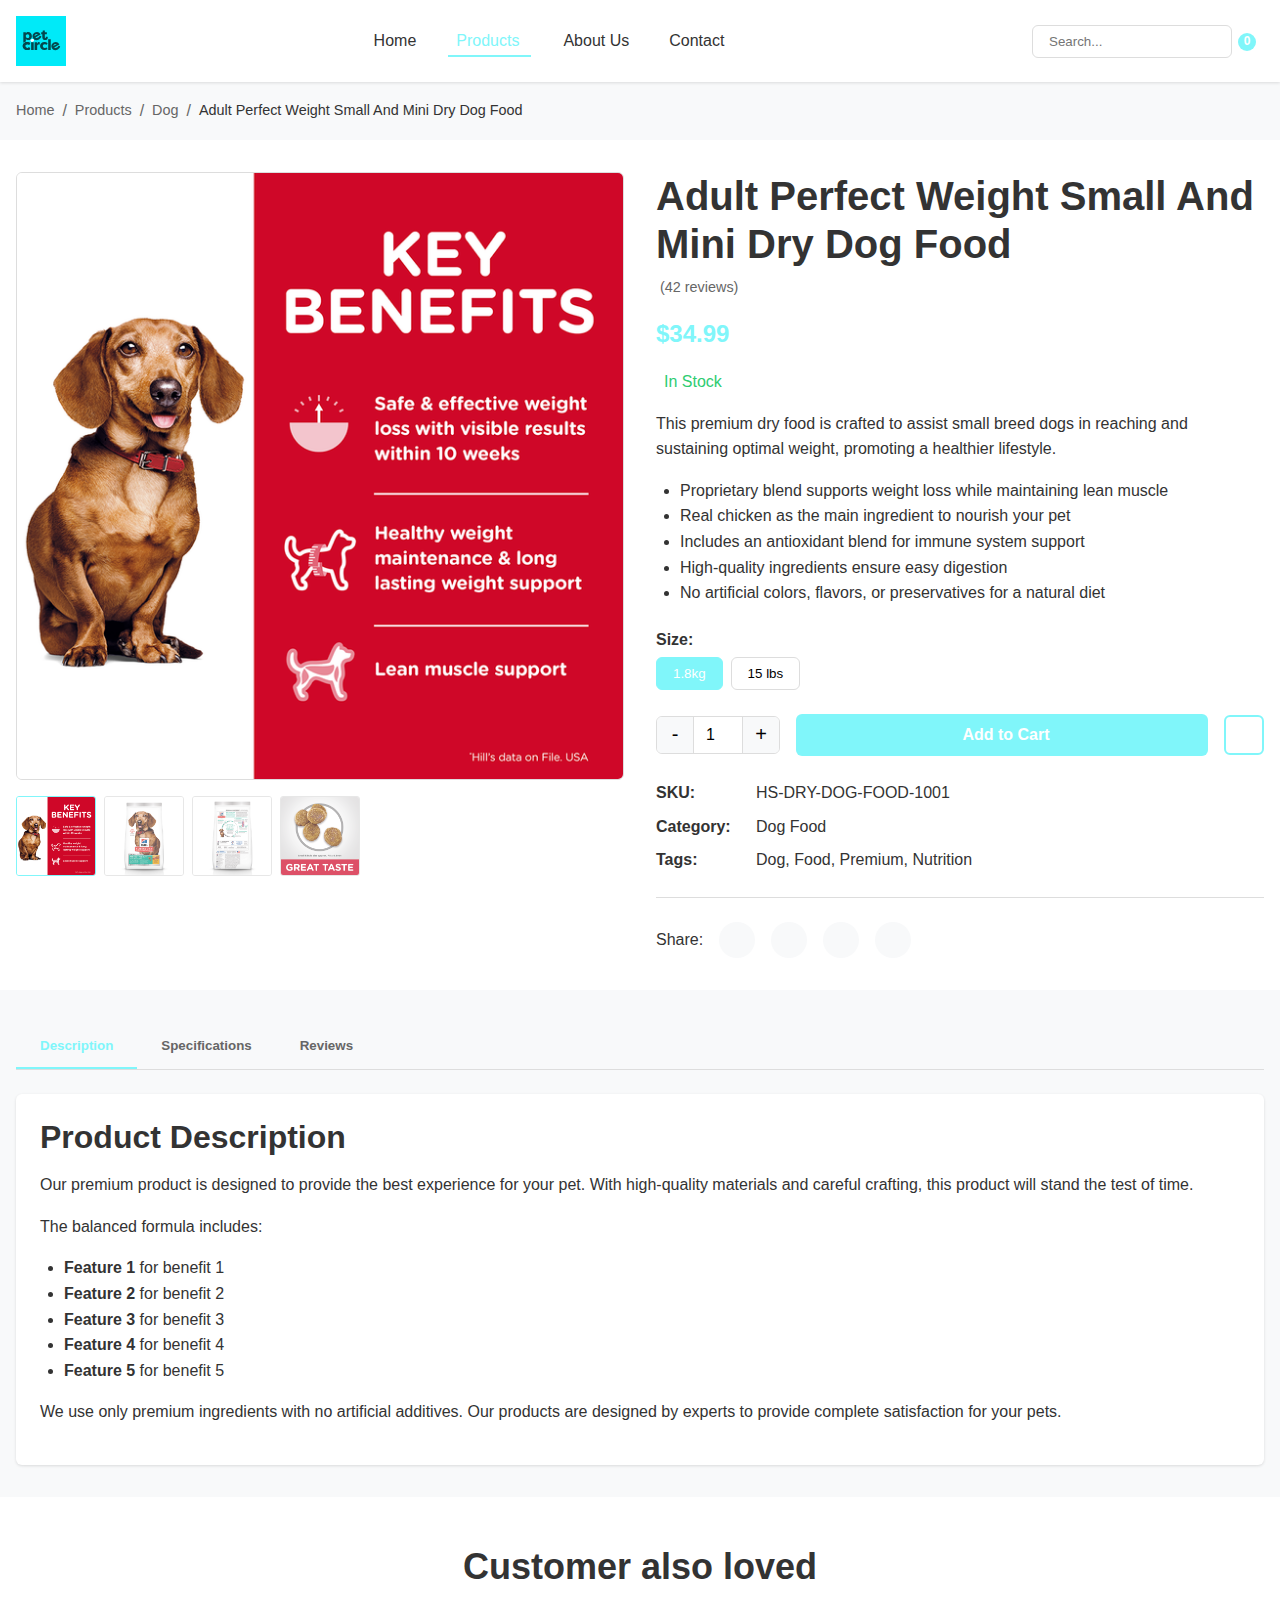
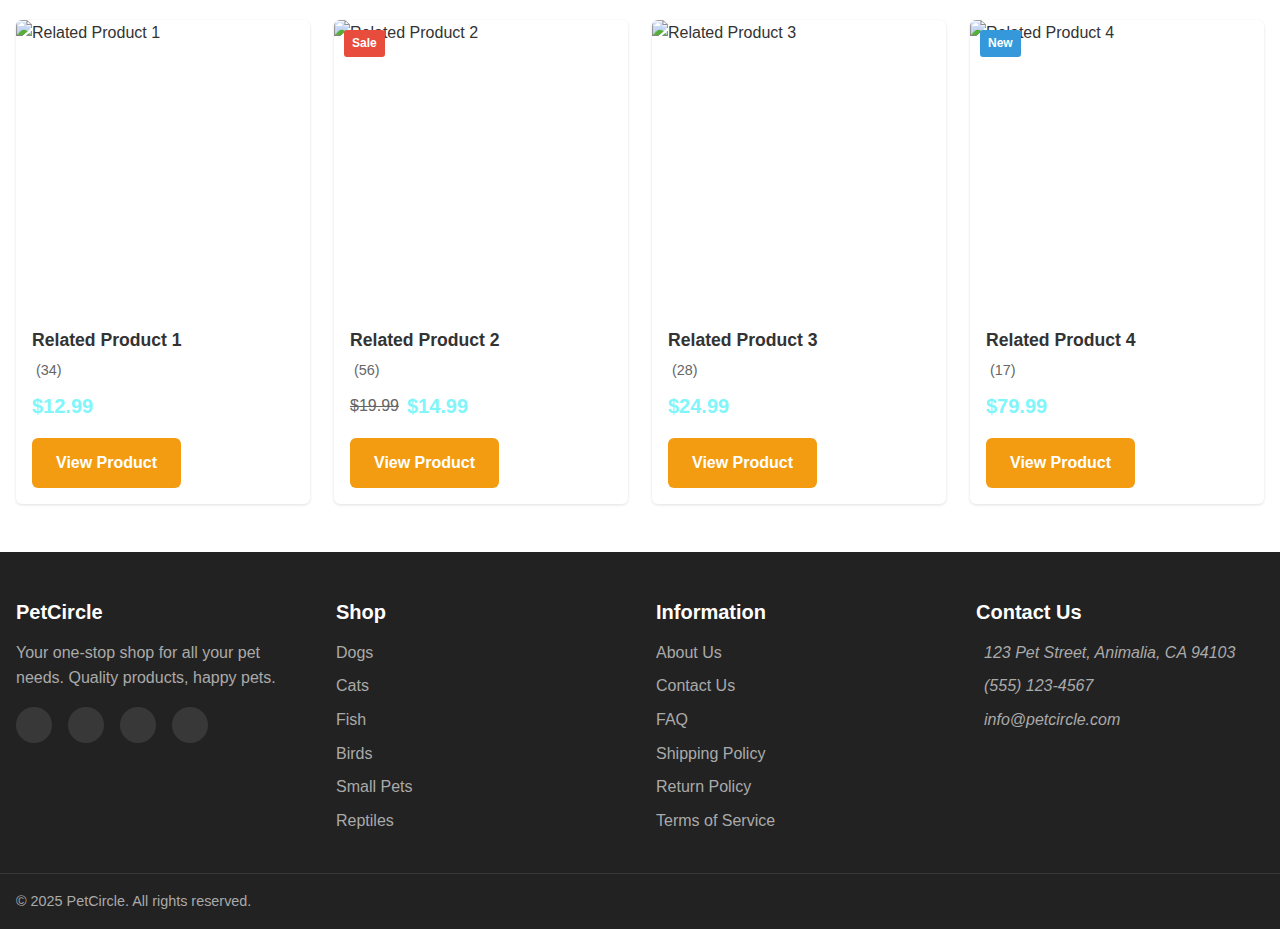
==== product.html @ 649b3d33 "add event tracking for add to cart button" ====
<!DOCTYPE html>
<html lang="en">
<head>
    <meta charset="UTF-8">
    <meta name="viewport" content="width=device-width, initial-scale=1.0">
    <title>Product Details - PetCircle</title>
    <!-- Link to external CSS file -->
    <link rel="stylesheet" href="styles.css">
    <!-- Font Awesome for icons -->
    <script src="https://cdnjs.cloudflare.com/ajax/libs/font-awesome/6.4.0/js/all.min.js"></script>

    <script>
        !function(){var i="analytics",analytics=window[i]=window[i]||[];if(!analytics.initialize)if(analytics.invoked)window.console&&console.error&&console.error("Segment snippet included twice.");else{analytics.invoked=!0;analytics.methods=["trackSubmit","trackClick","trackLink","trackForm","pageview","identify","reset","group","track","ready","alias","debug","page","screen","once","off","on","addSourceMiddleware","addIntegrationMiddleware","setAnonymousId","addDestinationMiddleware","register"];analytics.factory=function(e){return function(){if(window[i].initialized)return window[i][e].apply(window[i],arguments);var n=Array.prototype.slice.call(arguments);if(["track","screen","alias","group","page","identify"].indexOf(e)>-1){var c=document.querySelector("link[rel='canonical']");n.push({__t:"bpc",c:c&&c.getAttribute("href")||void 0,p:location.pathname,u:location.href,s:location.search,t:document.title,r:document.referrer})}n.unshift(e);analytics.push(n);return analytics}};for(var n=0;n<analytics.methods.length;n++){var key=analytics.methods[n];analytics[key]=analytics.factory(key)}analytics.load=function(key,n){var t=document.createElement("script");t.type="text/javascript";t.async=!0;t.setAttribute("data-global-segment-analytics-key",i);t.src="https://cdn.segment.com/analytics.js/v1/" + key + "/analytics.min.js";var r=document.getElementsByTagName("script")[0];r.parentNode.insertBefore(t,r);analytics._loadOptions=n};analytics._writeKey="5HifIK3rJAuViBgWFJt8JQAfJDTSDpYz";;analytics.SNIPPET_VERSION="5.2.0";
        analytics.load("5HifIK3rJAuViBgWFJt8JQAfJDTSDpYz");
        analytics.page();
        analytics.indentify();
        }}();
      </script>

</head>
<body>
    <header>
        <div class="header-container">
            <div class="logo">
                <a href="index.html">
                    <img src="assets/logo/petcircle-app-icon.svg" alt="PetCircle Logo">
                </a>
            </div>
            <nav>
                <ul class="nav-links">
                    <li><a href="index.html">Home</a></li>
                    <li class="dropdown">
                        <a href="#" class="active">Products <i class="fas fa-chevron-down"></i></a>
                        <div class="dropdown-content">
                            <a href="#">Dog</a>
                            <a href="#">Cat</a>
                            <a href="#">Other Pets</a>
                            <a href="#">Pharmacy</a>
                            <a href="#">Insurance</a>
                            <a href="#">Deals</a>
                        </div>
                    </li>
                    <li><a href="#">About Us</a></li>
                    <li><a href="#">Contact</a></li>
                </ul>
            </nav>
            <div class="header-right">
                <div class="search-bar">
                    <input type="text" placeholder="Search...">
                    <button type="submit"><i class="fas fa-search"></i></button>
                </div>
                <div class="cart">
                    <a href="#"><i class="fas fa-shopping-cart"></i><span class="cart-count">0</span></a>
                </div>
                <div class="account">
                    <a href="#"><i class="fas fa-user"></i></a>
                </div>
                <div class="mobile-menu-btn">
                    <i class="fas fa-bars"></i>
                </div>
            </div>
        </div>
    </header>

    <main>
        <!-- Breadcrumb -->
        <section class="breadcrumb">
            <div class="container">
                <ul>
                    <li><a href="index.html">Home</a></li>
                    <li><a href="#">Products</a></li>
                    <li><a href="#" id="product-category-breadcrumb">Dogs</a></li>
                    <li class="current" id="product-name-breadcrumb">Product Name</li>
                </ul>
            </div>
        </section>

        <!-- Product Details -->
        <section class="product-details">
            <div class="container">
                <div class="product-image-gallery">
                    <div class="main-image">
                        <img id="main-product-image" src="https://via.placeholder.com/500x500" alt="Product">
                    </div>
                    <div class="image-thumbnails">
                        <div class="thumbnail active">
                            <img src="https://via.placeholder.com/100x100" alt="Product Thumbnail 1" onclick="setMainImage(this.src)">
                        </div>
                        <div class="thumbnail">
                            <img src="https://via.placeholder.com/100x100" alt="Product Thumbnail 2" onclick="setMainImage(this.src)">
                        </div>
                        <div class="thumbnail">
                            <img src="https://via.placeholder.com/100x100" alt="Product Thumbnail 3" onclick="setMainImage(this.src)">
                        </div>
                        <div class="thumbnail">
                            <img src="https://via.placeholder.com/100x100" alt="Product Thumbnail 4" onclick="setMainImage(this.src)">
                        </div>
                    </div>
                </div>
                <div class="product-info-details">
                    <h1 id="product-name">Product Name</h1>
                    <div class="product-rating">
                        <i class="fas fa-star"></i>
                        <i class="fas fa-star"></i>
                        <i class="fas fa-star"></i>
                        <i class="fas fa-star"></i>
                        <i class="fas fa-star-half-alt"></i>
                        <span>(0 reviews)</span>
                    </div>
                    <div class="product-price">
                        <span class="original-price" id="original-price">$0.00</span>
                        <span class="current-price" id="current-price">$0.00</span>
                        <span class="discount-badge">0% Off</span>
                    </div>
                    <div class="product-availability">
                        <i class="fas fa-check-circle"></i> In Stock
                    </div>
                    <div class="product-description">
                        <p>Product description will appear here.</p>
                        <ul>
                            <li>Feature 1</li>
                            <li>Feature 2</li>
                            <li>Feature 3</li>
                            <li>Feature 4</li>
                            <li>Feature 5</li>
                        </ul>
                    </div>
                    <div class="product-variants">
                        <div class="variant-group">
                            <h3>Size:</h3>
                            <div class="variant-options">
                                <button class="variant-btn" data-price="0">Option 1</button>
                                <button class="variant-btn active" data-price="0">Option 2</button>
                                <button class="variant-btn" data-price="0">Option 3</button>
                            </div>
                        </div>
                    </div>
                    <div class="product-actions">
                        <div class="quantity-selector">
                            <button class="quantity-btn minus">-</button>
                            <input type="number" value="1" min="1" max="10" id="quantity-input">
                            <button class="quantity-btn plus">+</button>
                        </div>
                        <button id="add_to_cart" class="btn primary-btn add-to-cart-btn">
                            <i class="fas fa-shopping-cart"></i> Add to Cart
                        </button>
                        <button class="btn outline-btn wishlist-btn">
                            <i class="far fa-heart"></i>
                        </button>
                    </div>
                    <div class="product-meta">
                        <div class="meta-item">
                            <span class="meta-label">SKU:</span>
                            <span class="meta-value">SKU-0000</span>
                        </div>
                        <div class="meta-item">
                            <span class="meta-label">Category:</span>
                            <span class="meta-value">Category</span>
                        </div>
                        <div class="meta-item">
                            <span class="meta-label">Tags:</span>
                            <span class="meta-value">Tags</span>
                        </div>
                    </div>
                    <div class="product-share">
                        <span>Share:</span>
                        <div class="social-icons">
                            <a href="#"><i class="fab fa-facebook-f"></i></a>
                            <a href="#"><i class="fab fa-twitter"></i></a>
                            <a href="#"><i class="fab fa-pinterest"></i></a>
                            <a href="#"><i class="fab fa-instagram"></i></a>
                        </div>
                    </div>
                </div>
            </div>
        </section>

        <!-- Product Tabs -->
        <section class="product-tabs">
            <div class="container">
                <div class="tabs">
                    <button class="tab-btn active" data-tab="description">Description</button>
                    <button class="tab-btn" data-tab="specs">Specifications</button>
                    <button class="tab-btn" data-tab="reviews">Reviews</button>
                </div>
                <div class="tab-content">
                    <div class="tab-pane active" id="description">
                        <h2>Product Description</h2>
                        <p>Our premium product is designed to provide the best experience for your pet. With high-quality materials and careful crafting, this product will stand the test of time.</p>
                        <p>The balanced formula includes:</p>
                        <ul>
                            <li><strong>Feature 1</strong> for benefit 1</li>
                            <li><strong>Feature 2</strong> for benefit 2</li>
                            <li><strong>Feature 3</strong> for benefit 3</li>
                            <li><strong>Feature 4</strong> for benefit 4</li>
                            <li><strong>Feature 5</strong> for benefit 5</li>
                        </ul>
                        <p>We use only premium ingredients with no artificial additives. Our products are designed by experts to provide complete satisfaction for your pets.</p>
                    </div>
                    <div class="tab-pane" id="specs">
                        <h2>Product Specifications</h2>
                        <table class="specs-table">
                            <tr>
                                <th>Property</th>
                                <th>Value</th>
                            </tr>
                            <tr>
                                <td>Property 1</td>
                                <td>Value 1</td>
                            </tr>
                            <tr>
                                <td>Property 2</td>
                                <td>Value 2</td>
                            </tr>
                            <tr>
                                <td>Property 3</td>
                                <td>Value 3</td>
                            </tr>
                            <tr>
                                <td>Property 4</td>
                                <td>Value 4</td>
                            </tr>
                            <tr>
                                <td>Property 5</td>
                                <td>Value 5</td>
                            </tr>
                            <tr>
                                <td>Property 6</td>
                                <td>Value 6</td>
                            </tr>
                            <tr>
                                <td>Property 7</td>
                                <td>Value 7</td>
                            </tr>
                            <tr>
                                <td>Property 8</td>
                                <td>Value 8</td>
                            </tr>
                        </table>
                        <h3>Additional Information</h3>
                        <p>Detailed information about the product will be displayed here, including manufacturing details, ingredient lists, or other relevant specifications.</p>
                    </div>
                    <div class="tab-pane" id="reviews">
                        <h2>Customer Reviews</h2>
                        <div class="reviews-summary">
                            <div class="average-rating">
                                <span class="rating-value">4.5</span>
                                <div class="stars">
                                    <i class="fas fa-star"></i>
                                    <i class="fas fa-star"></i>
                                    <i class="fas fa-star"></i>
                                    <i class="fas fa-star"></i>
                                    <i class="fas fa-star-half-alt"></i>
                                </div>
                                <span class="rating-count">Based on 42 reviews</span>
                            </div>
                            <div class="rating-bars">
                                <div class="rating-bar">
                                    <span class="rating-level">5 Stars</span>
                                    <div class="progress-bar">
                                        <div class="progress" style="width: 70%"></div>
                                    </div>
                                    <span class="rating-percent">70%</span>
                                </div>
                                <div class="rating-bar">
                                    <span class="rating-level">4 Stars</span>
                                    <div class="progress-bar">
                                        <div class="progress" style="width: 20%"></div>
                                    </div>
                                    <span class="rating-percent">20%</span>
                                </div>
                                <div class="rating-bar">
                                    <span class="rating-level">3 Stars</span>
                                    <div class="progress-bar">
                                        <div class="progress" style="width: 5%"></div>
                                    </div>
                                    <span class="rating-percent">5%</span>
                                </div>
                                <div class="rating-bar">
                                    <span class="rating-level">2 Stars</span>
                                    <div class="progress-bar">
                                        <div class="progress" style="width: 3%"></div>
                                    </div>
                                    <span class="rating-percent">3%</span>
                                </div>
                                <div class="rating-bar">
                                    <span class="rating-level">1 Star</span>
                                    <div class="progress-bar">
                                        <div class="progress" style="width: 2%"></div>
                                    </div>
                                    <span class="rating-percent">2%</span>
                                </div>
                            </div>
                        </div>
                        
                        <div class="customer-reviews">
                            <div class="review">
                                <div class="review-header">
                                    <div class="reviewer-info">
                                        <img src="https://via.placeholder.com/40x40" alt="Reviewer">
                                        <div>
                                            <h4>John D.</h4>
                                            <span class="review-date">October 12, 2024</span>
                                        </div>
                                    </div>
                                    <div class="review-rating">
                                        <i class="fas fa-star"></i>
                                        <i class="fas fa-star"></i>
                                        <i class="fas fa-star"></i>
                                        <i class="fas fa-star"></i>
                                        <i class="fas fa-star"></i>
                                    </div>
                                </div>
                                <div class="review-content">
                                    <h3>Great product!</h3>
                                    <p>I'm very satisfied with this purchase. The quality is outstanding and my pet loves it. Definitely worth the price!</p>
                                </div>
                                <div class="review-photos">
                                    <img src="https://via.placeholder.com/80x80" alt="User photo">
                                    <img src="https://via.placeholder.com/80x80" alt="User photo">
                                </div>
                            </div>
                            
                            <div class="review">
                                <div class="review-header">
                                    <div class="reviewer-info">
                                        <img src="https://via.placeholder.com/40x40" alt="Reviewer">
                                        <div>
                                            <h4>Sarah M.</h4>
                                            <span class="review-date">September 28, 2024</span>
                                        </div>
                                    </div>
                                    <div class="review-rating">
                                        <i class="fas fa-star"></i>
                                        <i class="fas fa-star"></i>
                                        <i class="fas fa-star"></i>
                                        <i class="fas fa-star"></i>
                                        <i class="far fa-star"></i>
                                    </div>
                                </div>
                                <div class="review-content">
                                    <h3>Good quality, but a bit pricey</h3>
                                    <p>This is definitely a high-quality product. My pet loves it and I've noticed improvements. The only downside is the price, which is why I'm giving it 4 stars instead of 5. Still, I'll continue to purchase.</p>
                                </div>
                            </div>
                        </div>
                        
                        <div class="write-review">
                            <h3>Write a Review</h3>
                            <form class="review-form">
                                <div class="form-group">
                                    <label>Your Rating:</label>
                                    <div class="rating-select">
                                        <i class="far fa-star"></i>
                                        <i class="far fa-star"></i>
                                        <i class="far fa-star"></i>
                                        <i class="far fa-star"></i>
                                        <i class="far fa-star"></i>
                                    </div>
                                </div>
                                <div class="form-group">
                                    <label for="review-title">Review Title:</label>
                                    <input type="text" id="review-title" placeholder="Give your review a title">
                                </div>
                                <div class="form-group">
                                    <label for="review-content">Your Review:</label>
                                    <textarea id="review-content" rows="5" placeholder="Write your review here..."></textarea>
                                </div>
                                <div class="form-group">
                                    <label>Add Photos (optional):</label>
                                    <input type="file" multiple accept="image/*">
                                </div>
                                <button type="submit" class="btn primary-btn">Submit Review</button>
                            </form>
                        </div>
                    </div>
                </div>
            </div>
        </section>

        <!-- Related Products -->
        <section class="related-products">
            <div class="container">
                <div class="section-header">
                    <h2>Customer also loved</h2>
                </div>
                <div class="product-grid">
                    <div class="product-card">
                        <div class="product-image">
                            <img src="https://via.placeholder.com/280" alt="Related Product 1">
                        </div>
                        <div class="product-info">
                            <h3>Related Product 1</h3>
                            <div class="product-rating">
                                <i class="fas fa-star"></i>
                                <i class="fas fa-star"></i>
                                <i class="fas fa-star"></i>
                                <i class="fas fa-star"></i>
                                <i class="far fa-star"></i>
                                <span>(34)</span>
                            </div>
                            <div class="product-price">
                                <span class="current-price">$12.99</span>
                            </div>
                            <a href="#" class="btn secondary-btn">View Product</a>
                        </div>
                    </div>
                    <div class="product-card">
                        <div class="product-badge">Sale</div>
                        <div class="product-image">
                            <img src="https://via.placeholder.com/280" alt="Related Product 2">
                        </div>
                        <div class="product-info">
                            <h3>Related Product 2</h3>
                            <div class="product-rating">
                                <i class="fas fa-star"></i>
                                <i class="fas fa-star"></i>
                                <i class="fas fa-star"></i>
                                <i class="fas fa-star"></i>
                                <i class="fas fa-star-half-alt"></i>
                                <span>(56)</span>
                            </div>
                            <div class="product-price">
                                <span class="original-price">$19.99</span>
                                <span class="current-price">$14.99</span>
                            </div>
                            <a href="#" class="btn secondary-btn">View Product</a>
                        </div>
                    </div>
                    <div class="product-card">
                        <div class="product-image">
                            <img src="https://via.placeholder.com/280" alt="Related Product 3">
                        </div>
                        <div class="product-info">
                            <h3>Related Product 3</h3>
                            <div class="product-rating">
                                <i class="fas fa-star"></i>
                                <i class="fas fa-star"></i>
                                <i class="fas fa-star"></i>
                                <i class="fas fa-star"></i>
                                <i class="far fa-star"></i>
                                <span>(28)</span>
                            </div>
                            <div class="product-price">
                                <span class="current-price">$24.99</span>
                            </div>
                            <a href="#" class="btn secondary-btn">View Product</a>
                        </div>
                    </div>
                    <div class="product-card">
                        <div class="product-badge new">New</div>
                        <div class="product-image">
                            <img src="https://via.placeholder.com/280" alt="Related Product 4">
                        </div>
                        <div class="product-info">
                            <h3>Related Product 4</h3>
                            <div class="product-rating">
                                <i class="fas fa-star"></i>
                                <i class="fas fa-star"></i>
                                <i class="fas fa-star"></i>
                                <i class="fas fa-star"></i>
                                <i class="fas fa-star"></i>
                                <span>(17)</span>
                            </div>
                            <div class="product-price">
                                <span class="current-price">$79.99</span>
                            </div>
                            <a href="#" class="btn secondary-btn">View Product</a>
                        </div>
                    </div>
                </div>
            </div>
        </section>
    </main>

    <footer>
        <div class="footer-container">
            <div class="footer-column">
                <h3>PetCircle</h3>
                <p>Your one-stop shop for all your pet needs. Quality products, happy pets.</p>
                <div class="social-icons">
                    <a href="#"><i class="fab fa-facebook-f"></i></a>
                    <a href="#"><i class="fab fa-instagram"></i></a>
                    <a href="#"><i class="fab fa-twitter"></i></a>
                    <a href="#"><i class="fab fa-youtube"></i></a>
                </div>
            </div>
            <div class="footer-column">
                <h3>Shop</h3>
                <ul>
                    <li><a href="#">Dogs</a></li>
                    <li><a href="#">Cats</a></li>
                    <li><a href="#">Fish</a></li>
                    <li><a href="#">Birds</a></li>
                    <li><a href="#">Small Pets</a></li>
                    <li><a href="#">Reptiles</a></li>
                </ul>
            </div>
            <div class="footer-column">
                <h3>Information</h3>
                <ul>
                    <li><a href="#">About Us</a></li>
                    <li><a href="#">Contact Us</a></li>
                    <li><a href="#">FAQ</a></li>
                    <li><a href="#">Shipping Policy</a></li>
                    <li><a href="#">Return Policy</a></li>
                    <li><a href="#">Terms of Service</a></li>
                </ul>
            </div>
            <div class="footer-column">
                <h3>Contact Us</h3>
                <address>
                    <p><i class="fas fa-map-marker-alt"></i> 123 Pet Street, Animalia, CA 94103</p>
                    <p><i class="fas fa-phone"></i> (555) 123-4567</p>
                    <p><i class="fas fa-envelope"></i> info@petcircle.com</p>
                </address>
            </div>
        </div>
        <div class="footer-bottom">
            <p>&copy; 2025 PetCircle. All rights reserved.</p>
            <div class="payment-methods">
                <i class="fab fa-cc-visa"></i>
                <i class="fab fa-cc-mastercard"></i>
                <i class="fab fa-cc-amex"></i>
                <i class="fab fa-cc-paypal"></i>
            </div>
        </div>
    </footer>

    <!-- Link to JavaScript file -->
    <script src="script.js"></script>
</body>
</html>
---- styles.css ----
/* ================ GLOBAL STYLES ================ */
:root {
    /* Color palette */
    --primary-color: #80f6fa;
    --primary-dark: #05474e;
    --primary-light: #bffbfe;
    --secondary-color: #f39c12;
    --accent-color: #3498db;
    --text-color: #333333;
    --text-light: #666666;
    --bg-color: #ffffff;
    --bg-light: #f8f9fa;
    --bg-dark: #eaeaea;
    --border-color: #dddddd;
    --success-color: #2ecc71;
    --danger-color: #e74c3c;
    --warning-color: #f1c40f;
    --info-color: #3498db;
    
    /* Typography */
    --body-font: 'Roboto', -apple-system, BlinkMacSystemFont, 'Segoe UI', Oxygen, Ubuntu, Cantarell, 'Open Sans', 'Helvetica Neue', sans-serif;
    --heading-font: 'Montserrat', 'Roboto', sans-serif;
    
    /* Spacing */
    --spacing-xs: 0.25rem;
    --spacing-sm: 0.5rem;
    --spacing-md: 1rem;
    --spacing-lg: 1.5rem;
    --spacing-xl: 2rem;
    --spacing-xxl: 3rem;
    
    /* Border radius */
    --radius-sm: 3px;
    --radius-md: 6px;
    --radius-lg: 12px;
    --radius-xl: 20px;
    --radius-round: 50%;
    
    /* Shadows */
    --shadow-sm: 0 1px 3px rgba(0, 0, 0, 0.12);
    --shadow-md: 0 4px 6px rgba(0, 0, 0, 0.1);
    --shadow-lg: 0 10px 15px rgba(0, 0, 0, 0.1);
    --shadow-xl: 0 20px 25px rgba(0, 0, 0, 0.1);
    
    /* Transitions */
    --transition-fast: 0.2s ease;
    --transition-normal: 0.3s ease;
    --transition-slow: 0.5s ease;
    
    /* Container widths */
    --container-max-width: 100%;
    --container-padding: 1rem;
  }
  
  /* Reset and base styles */
  * {
    margin: 0;
    padding: 0;
    box-sizing: border-box;
  }
  
  html, body {
    width: 100%;
    overflow-x: hidden;
    font-family: var(--body-font);
    line-height: 1.6;
    color: var(--text-color);
    background-color: var(--bg-color);
  }
  
  a {
    text-decoration: none;
    color: var(--primary-color);
    transition: var(--transition-fast);
  }
  
  a:hover {
    color: var(--primary-dark);
  }
  
  ul, ol {
    list-style: none;
  }
  
  img {
    max-width: 100%;
    height: auto;
    display: block;
  }
  
  h1, h2, h3, h4, h5, h6 {
    font-family: var(--heading-font);
    line-height: 1.2;
    margin-bottom: var(--spacing-md);
    font-weight: 700;
    color: var(--text-color);
  }
  
  h1 {
    font-size: 2.5rem;
  }
  
  h2 {
    font-size: 2rem;
  }
  
  h3 {
    font-size: 1.5rem;
  }
  
  h4 {
    font-size: 1.25rem;
  }
  
  h5 {
    font-size: 1rem;
  }
  
  h6 {
    font-size: 0.875rem;
  }
  
  p {
    margin-bottom: var(--spacing-md);
  }
  
  /* Layout */
  .container {
    width: 100%;
    max-width: 100%;
    margin: 0 auto;
    padding: 0 var(--container-padding);
  }
  
  @media (min-width: 1400px) {
    .container {
        max-width: 1320px;
    }
  }
  
  /* Button styles */
  .btn {
    display: inline-block;
    padding: 0.75rem 1.5rem;
    border-radius: var(--radius-md);
    font-weight: 600;
    text-align: center;
    cursor: pointer;
    transition: var(--transition-fast);
    border: none;
    font-size: 1rem;
  }
  
  .primary-btn {
    background-color: var(--primary-color);
    color: white;
  }
  
  .primary-btn:hover {
    background-color: var(--primary-dark);
    color: white;
  }
  
  .secondary-btn {
    background-color: var(--secondary-color);
    color: white;
  }
  
  .secondary-btn:hover {
    background-color: #e08e0b;
    color: white;
  }
  
  .outline-btn {
    background-color: transparent;
    border: 2px solid var(--primary-color);
    color: var(--primary-color);
  }
  
  .outline-btn:hover {
    background-color: var(--primary-color);
    color: white;
  }
  
  /* Section styles */
  section {
    padding: var(--spacing-xxl) 0;
    width: 100%;
  }
  
  .section-header {
    text-align: center;
    margin-bottom: var(--spacing-xl);
  }
  
  .section-header h2 {
    font-size: 2.25rem;
    margin-bottom: var(--spacing-sm);
  }
  
  .section-header p {
    color: var(--text-light);
    font-size: 1.1rem;
    max-width: 600px;
    margin: 0 auto;
  }
  
  /* ================ HEADER STYLES ================ */
  header {
    background-color: var(--bg-color);
    box-shadow: var(--shadow-sm);
    position: sticky;
    top: 0;
    z-index: 1000;
    width: 100%;
  }
  
  .header-container {
    display: flex;
    justify-content: space-between;
    align-items: center;
    padding: 1rem var(--container-padding);
    width: 100%;
    max-width: 100%;
    margin: 0 auto;
  }
  
  @media (min-width: 1400px) {
    .header-container {
        max-width: 1320px;
    }
  }
  
  .logo a {
    display: block;
  }
  
  .logo img {
    max-height: 50px;
  }
  
  /* Navigation styling */
  .nav-links {
    display: flex;
    gap: 1.5rem;
  }
  
  .nav-links a {
    color: var(--text-color);
    font-weight: 500;
    font-size: 1rem;
    padding: 0.5rem;
    position: relative;
  }
  
  .nav-links a:hover,
  .nav-links a.active {
    color: var(--primary-color);
  }
  
  .nav-links a.active:after {
    content: '';
    position: absolute;
    bottom: 0;
    left: 0;
    width: 100%;
    height: 2px;
    background-color: var(--primary-color);
  }
  
  .header-right {
    display: flex;
    align-items: center;
    gap: 1rem;
  }
  
  .search-bar {
    display: flex;
    align-items: center;
    position: relative;
  }
  
  .search-bar input {
    padding: 0.5rem 1rem;
    border: 1px solid var(--border-color);
    border-radius: var(--radius-md);
    width: 200px;
    transition: var(--transition-fast);
  }
  
  .search-bar input:focus {
    outline: none;
    border-color: var(--primary-color);
    width: 250px;
  }
  
  .search-bar button {
    background: none;
    border: none;
    position: absolute;
    right: 0.5rem;
    color: var(--text-light);
    cursor: pointer;
  }
  
  .cart, .account {
    position: relative;
    font-size: 1.25rem;
  }
  
  .cart a, .account a {
    color: var(--text-color);
  }
  
  .cart a:hover, .account a:hover {
    color: var(--primary-color);
  }
  
  .cart-count {
    position: absolute;
    top: -8px;
    right: -8px;
    background-color: var(--primary-color);
    color: white;
    font-size: 0.75rem;
    width: 18px;
    height: 18px;
    border-radius: var(--radius-round);
    display: flex;
    justify-content: center;
    align-items: center;
    font-weight: 700;
  }
  
  .mobile-menu-btn {
    display: none;
    font-size: 1.5rem;
    cursor: pointer;
  }
  
  /* Dropdown Styles */
  .dropdown {
    position: relative;
  }
  
  .dropdown i {
    font-size: 0.75rem;
    margin-left: 4px;
  }
  
  .dropdown-content {
    position: absolute;
    top: 100%;
    left: 0;
    width: 180px;
    background-color: var(--bg-color);
    box-shadow: var(--shadow-md);
    border-radius: var(--radius-md);
    overflow: hidden;
    opacity: 0;
    visibility: hidden;
    transform: translateY(10px);
    transition: var(--transition-fast);
    z-index: 1000;
  }
  
  .dropdown:hover .dropdown-content {
    opacity: 1;
    visibility: visible;
    transform: translateY(0);
  }
  
  .dropdown-content a {
    display: block;
    padding: 0.75rem 1rem;
    color: var(--text-color);
    border-bottom: 1px solid var(--border-color);
  }
  
  .dropdown-content a:last-child {
    border-bottom: none;
  }
  
  .dropdown-content a:hover {
    background-color: var(--bg-light);
    color: var(--primary-color);
  }
  
  /* ================ HERO SECTION ================ */
  .hero {
    position: relative;
    height: 500px;
    width: 100%;
    background: linear-gradient(to right, rgba(0, 0, 0, 0.7), rgba(0, 0, 0, 0.4)), url('https://via.placeholder.com/1200x500');
    background-size: cover;
    background-position: center;
    display: flex;
    justify-content: center;
    align-items: center;
    text-align: center;
  }
  
  .hero-content {
    color: white;
    max-width: 700px;
    padding: 0 var(--spacing-lg);
  }
  
  .hero h1 {
    font-size: 3rem;
    margin-bottom: var(--spacing-md);
    color: white;
  }
  
  .hero p {
    font-size: 1.25rem;
    margin-bottom: var(--spacing-lg);
  }
  
  /* ================ PRODUCT GRID ================ */
  .product-grid {
    display: grid;
    grid-template-columns: repeat(4, 1fr);
    gap: var(--spacing-lg);
  }
  
  .product-card {
    background-color: var(--bg-color);
    border-radius: var(--radius-md);
    box-shadow: var(--shadow-sm);
    overflow: hidden;
    transition: var(--transition-fast);
    position: relative;
  }
  
  .product-card:hover {
    box-shadow: var(--shadow-md);
    transform: translateY(-5px);
  }
  
  .product-badge {
    position: absolute;
    top: 10px;
    left: 10px;
    background-color: var(--danger-color);
    color: white;
    padding: 0.25rem 0.5rem;
    border-radius: var(--radius-sm);
    font-size: 0.75rem;
    font-weight: 700;
    z-index: 1;
  }
  
  .product-badge.new {
    background-color: var(--info-color);
  }
  
  .product-image {
    aspect-ratio: 1 / 1;
    overflow: hidden;
  }
  
  .product-image img {
    width: 100%;
    height: 100%;
    object-fit: cover;
    transition: var(--transition-normal);
  }
  
  .product-card:hover .product-image img {
    transform: scale(1.05);
  }
  
  .product-info {
    padding: var(--spacing-md);
  }
  
  .product-info h3 {
    font-size: 1.1rem;
    margin-bottom: var(--spacing-sm);
  }
  
  .product-rating {
    margin-bottom: var(--spacing-sm);
    display: flex;
    align-items: center;
  }
  
  .product-rating i {
    color: var(--secondary-color);
    font-size: 0.9rem;
  }
  
  .product-rating span {
    color: var(--text-light);
    font-size: 0.9rem;
    margin-left: 0.25rem;
  }
  
  .product-price {
    display: flex;
    align-items: center;
    gap: 0.5rem;
    margin-bottom: var(--spacing-md);
  }
  
  .current-price {
    font-size: 1.25rem;
    font-weight: 700;
    color: var(--primary-color);
  }
  
  .original-price {
    font-size: 1rem;
    color: var(--text-light);
    text-decoration: line-through;
  }
  
  /* ================ CATEGORIES SECTION ================ */
  .pet-categories {
    background-color: var(--bg-light);
  }
  
  .categories-grid {
    display: grid;
    grid-template-columns: repeat(3, 1fr);
    gap: var(--spacing-lg);
  }
  
  .category-card {
    position: relative;
    border-radius: var(--radius-md);
    overflow: hidden;
    aspect-ratio: 3 / 2;
    box-shadow: var(--shadow-sm);
  }
  
  .category-card img {
    width: 100%;
    height: 100%;
    object-fit: cover;
    transition: var(--transition-normal);
  }
  
  .category-card:hover img {
    transform: scale(1.05);
  }
  
  .category-info {
    position: absolute;
    bottom: 0;
    left: 0;
    width: 100%;
    padding: var(--spacing-md);
    background: linear-gradient(to top, rgba(0, 0, 0, 0.8), rgba(0, 0, 0, 0));
    color: white;
    display: flex;
    flex-direction: column;
    align-items: center;
    text-align: center;
  }
  
  .category-info h3 {
    color: white;
    margin-bottom: var(--spacing-sm);
  }
  
  /* ================ NEWSLETTER SECTION ================ */
  .newsletter {
    background-color: var(--primary-color);
    color: white;
    text-align: center;
  }
  
  .newsletter-content {
    max-width: 600px;
    margin: 0 auto;
  }
  
  .newsletter h2 {
    color: white;
    margin-bottom: var(--spacing-sm);
  }
  
  .newsletter p {
    margin-bottom: var(--spacing-lg);
  }
  
  .newsletter-form {
    display: flex;
    gap: 0.5rem;
    max-width: 500px;
    margin: 0 auto;
  }
  
  .newsletter-form input {
    flex: 1;
    padding: 0.75rem 1rem;
    border: none;
    border-radius: var(--radius-md);
    font-size: 1rem;
  }
  
  .newsletter-form input:focus {
    outline: none;
  }
  
  .newsletter-form .btn {
    background-color: var(--secondary-color);
  }
  
  .newsletter-form .btn:hover {
    background-color: #e08e0b;
  }
  
  /* ================ FOOTER STYLES ================ */
  footer {
    background-color: #222;
    color: white;
    padding-top: var(--spacing-xxl);
  }
  
  .footer-container {
    display: grid;
    grid-template-columns: repeat(4, 1fr);
    gap: var(--spacing-xl);
    width: 100%;
    max-width: 100%;
    margin: 0 auto;
    padding: 0 var(--container-padding);
  }
  
  @media (min-width: 1400px) {
    .footer-container {
        max-width: 1320px;
    }
  }
  
  .footer-column h3 {
    color: white;
    margin-bottom: var(--spacing-md);
    font-size: 1.25rem;
  }
  
  .footer-column p {
    color: #aaa;
    margin-bottom: var(--spacing-md);
  }
  
  .footer-column ul li {
    margin-bottom: var(--spacing-sm);
  }
  
  .footer-column ul li a {
    color: #aaa;
    transition: var(--transition-fast);
  }
  
  .footer-column ul li a:hover {
    color: white;
  }
  
  .social-icons {
    display: flex;
    gap: 1rem;
  }
  
  .social-icons a {
    display: flex;
    justify-content: center;
    align-items: center;
    width: 36px;
    height: 36px;
    background-color: rgba(255, 255, 255, 0.1);
    color: white;
    border-radius: var(--radius-round);
    transition: var(--transition-fast);
  }
  
  .social-icons a:hover {
    background-color: var(--primary-color);
    color: white;
  }
  
  .footer-column address p {
    display: flex;
    align-items: center;
    margin-bottom: var(--spacing-sm);
  }
  
  .footer-column address i {
    margin-right: 0.5rem;
    color: var(--primary-color);
  }
  
  .footer-bottom {
    margin-top: var(--spacing-xl);
    padding: var(--spacing-md) 0;
    border-top: 1px solid rgba(255, 255, 255, 0.1);
    display: flex;
    justify-content: space-between;
    align-items: center;
    width: 100%;
    max-width: 100%;
    margin-left: auto;
    margin-right: auto;
    padding-left: var(--container-padding);
    padding-right: var(--container-padding);
  }
  
  @media (min-width: 1400px) {
    .footer-bottom {
        max-width: 1320px;
    }
  }
  
  .footer-bottom p {
    margin-bottom: 0;
    color: #aaa;
    font-size: 0.9rem;
  }
  
  .payment-methods {
    display: flex;
    gap: 0.75rem;
  }
  
  .payment-methods i {
    font-size: 1.5rem;
    color: #aaa;
  }
  
  /* ================ PRODUCT DETAILS PAGE ================ */
  .breadcrumb {
    background-color: var(--bg-light);
    padding: var(--spacing-md) 0;
  }
  
  .breadcrumb ul {
    display: flex;
    align-items: center;
    flex-wrap: wrap;
  }
  
  .breadcrumb li {
    display: flex;
    align-items: center;
  }
  
  .breadcrumb li:not(:last-child)::after {
    content: '/';
    margin: 0 0.5rem;
    color: var(--text-light);
  }
  
  .breadcrumb a {
    color: var(--text-light);
    font-size: 0.9rem;
  }
  
  .breadcrumb a:hover {
    color: var(--primary-color);
  }
  
  .breadcrumb .current {
    color: var(--text-color);
    font-weight: 500;
    font-size: 0.9rem;
  }
  
  .product-details {
    padding: var(--spacing-xl) 0;
  }
  
  .product-details .container {
    display: grid;
    grid-template-columns: 1fr 1fr;
    gap: var(--spacing-xl);
  }
  
  .product-image-gallery {
    position: sticky;
    top: 100px;
  }
  
  .main-image {
    margin-bottom: var(--spacing-md);
    border: 1px solid var(--border-color);
    border-radius: var(--radius-md);
    overflow: hidden;
  }
  
  .image-thumbnails {
    display: flex;
    gap: var(--spacing-sm);
  }
  
  .thumbnail {
    width: 80px;
    height: 80px;
    border: 1px solid var(--border-color);
    border-radius: var(--radius-sm);
    overflow: hidden;
    cursor: pointer;
    opacity: 0.7;
    transition: var(--transition-fast);
  }
  
  .thumbnail img {
    width: 100%;
    height: 100%;
    object-fit: cover;
  }
  
  .thumbnail:hover,
  .thumbnail.active {
    opacity: 1;
    border-color: var(--primary-color);
  }
  
  .product-info-details h1 {
    margin-bottom: var(--spacing-sm);
  }
  
  .product-info-details .product-rating {
    margin-bottom: var(--spacing-md);
  }
  
  .product-info-details .product-price {
    margin-bottom: var(--spacing-md);
    align-items: baseline;
  }
  
  .product-info-details .current-price {
    font-size: 1.5rem;
  }
  
  .product-info-details .original-price {
    font-size: 1.1rem;
  }
  
  .discount-badge {
    background-color: var(--success-color);
    color: white;
    padding: 0.25rem 0.5rem;
    border-radius: var(--radius-sm);
    font-size: 0.8rem;
    font-weight: 700;
    margin-left: 0.5rem;
  }
  
  .product-availability {
    display: flex;
    align-items: center;
    margin-bottom: var(--spacing-md);
    color: var(--success-color);
    font-weight: 500;
  }
  
  .product-availability i {
    margin-right: 0.5rem;
  }
  
  .product-description {
    margin-bottom: var(--spacing-lg);
  }
  
  .product-description ul {
    list-style: disc;
    padding-left: 1.5rem;
    margin-bottom: var(--spacing-md);
  }
  
  .product-variants {
    margin-bottom: var(--spacing-lg);
  }
  
  .variant-group h3 {
    font-size: 1rem;
    margin-bottom: var(--spacing-sm);
  }
  
  .variant-options {
    display: flex;
    gap: 0.5rem;
    flex-wrap: wrap;
  }
  
  .variant-btn {
    padding: 0.5rem 1rem;
    border: 1px solid var(--border-color);
    border-radius: var(--radius-md);
    background-color: var(--bg-color);
    cursor: pointer;
    transition: var(--transition-fast);
  }
  
  .variant-btn:hover {
    border-color: var(--primary-color);
  }
  
  .variant-btn.active {
    border-color: var(--primary-color);
    background-color: var(--primary-color);
    color: white;
  }
  
  .product-actions {
    display: flex;
    align-items: center;
    gap: var(--spacing-md);
    margin-bottom: var(--spacing-lg);
  }
  
  .quantity-selector {
    display: flex;
    align-items: center;
    border: 1px solid var(--border-color);
    border-radius: var(--radius-md);
    overflow: hidden;
  }
  
  .quantity-btn {
    width: 36px;
    height: 36px;
    display: flex;
    justify-content: center;
    align-items: center;
    background-color: var(--bg-light);
    border: none;
    cursor: pointer;
    font-size: 1.25rem;
  }
  
  .quantity-selector input {
    width: 50px;
    height: 36px;
    border: none;
    border-left: 1px solid var(--border-color);
    border-right: 1px solid var(--border-color);
    text-align: center;
    font-size: 1rem;
  }
  
  .quantity-selector input:focus {
    outline: none;
  }
  
  .add-to-cart-btn {
    flex: 1;
  }
  
  .add-to-cart-btn i {
    margin-right: 0.5rem;
  }
  
  .wishlist-btn {
    width: 40px;
    height: 40px;
    display: flex;
    justify-content: center;
    align-items: center;
    padding: 0;
  }
  
  .product-meta {
    margin-bottom: var(--spacing-lg);
    padding-bottom: var(--spacing-md);
    border-bottom: 1px solid var(--border-color);
  }
  
  .meta-item {
    margin-bottom: var(--spacing-sm);
    display: flex;
  }
  
  .meta-label {
    font-weight: 600;
    width: 100px;
  }
  
  .product-share {
    display: flex;
    align-items: center;
  }
  
  .product-share span {
    margin-right: var(--spacing-md);
    font-weight: 500;
  }
  
  .product-share .social-icons a {
    background-color: var(--bg-light);
    color: var(--text-color);
  }
  
  .product-share .social-icons a:hover {
    background-color: var(--primary-color);
    color: white;
  }
  
  /* Product Tabs */
  .product-tabs {
    background-color: var(--bg-light);
    padding: var(--spacing-xl) 0;
  }
  
  .tabs {
    display: flex;
    border-bottom: 1px solid var(--border-color);
    margin-bottom: var(--spacing-lg);
    overflow-x: auto;
  }
  
  .tab-btn {
    padding: var(--spacing-md) var(--spacing-lg);
    background: none;
    border: none;
    font-weight: 600;
    color: var(--text-light);
    cursor: pointer;
    position: relative;
    white-space: nowrap;
  }
  
  .tab-btn:after {
    content: '';
    position: absolute;
    bottom: -1px;
    left: 0;
    width: 100%;
    height: 3px;
    background-color: transparent;
    transition: var(--transition-fast);
  }
  
  .tab-btn.active {
    color: var(--primary-color);
  }
  
  .tab-btn.active:after {
    background-color: var(--primary-color);
  }
  
  .tab-content {
    background-color: var(--bg-color);
    padding: var(--spacing-lg);
    border-radius: var(--radius-md);
    box-shadow: var(--shadow-sm);
  }
  
  .tab-pane {
    display: none;
  }
  
  .tab-pane.active {
    display: block;
  }
  
  .tab-pane h2 {
    margin-bottom: var(--spacing-md);
  }
  
  .tab-pane p {
    margin-bottom: var(--spacing-md);
  }
  
  .tab-pane ul {
    list-style: disc;
    padding-left: 1.5rem;
    margin-bottom: var(--spacing-md);
  }
  
  .specs-table {
    width: 100%;
    border-collapse: collapse;
    margin-bottom: var(--spacing-lg);
  }
  
  .specs-table th,
  .specs-table td {
    padding: 0.75rem;
    text-align: left;
    border-bottom: 1px solid var(--border-color);
  }
  
  .specs-table th {
    font-weight: 600;
    background-color: var(--bg-light);
  }
  
  /* Reviews */
  .reviews-summary {
    display: flex;
    gap: var(--spacing-lg);
    margin-bottom: var(--spacing-lg);
    padding-bottom: var(--spacing-lg);
    border-bottom: 1px solid var(--border-color);
  }
  
  .average-rating {
    text-align: center;
    flex-shrink: 0;
  }
  
  .rating-value {
    font-size: 3rem;
    font-weight: 700;
    line-height: 1;
    margin-bottom: var(--spacing-sm);
    display: block;
  }
  
  .average-rating .stars {
    margin-bottom: var(--spacing-sm);
  }
  
  .rating-count {
    font-size: 0.9rem;
    color: var(--text-light);
  }
  
  .rating-bars {
    flex: 1;
  }
  
  .rating-bar {
    display: flex;
    align-items: center;
    margin-bottom: var(--spacing-sm);
  }
  
  .rating-level {
    width: 70px;
    font-size: 0.9rem;
  }
  
  .progress-bar {
    flex: 1;
    height: 8px;
    background-color: var(--bg-dark);
    border-radius: var(--radius-sm);
    overflow: hidden;
    margin: 0 var(--spacing-sm);
  }
  
  .progress {
    height: 100%;
    background-color: var(--secondary-color);
    border-radius: var(--radius-sm);
  }
  
  .rating-percent {
    width: 50px;
    font-size: 0.9rem;
    text-align: right;
  }
  
  .customer-reviews {
    margin-bottom: var(--spacing-lg);
  }
  
  .review {
    margin-bottom: var(--spacing-lg);
    padding-bottom: var(--spacing-lg);
    border-bottom: 1px solid var(--border-color);
  }
  
  .review-header {
    display: flex;
    justify-content: space-between;
    margin-bottom: var(--spacing-sm);
  }
  
  .reviewer-info {
    display: flex;
    align-items: center;
  }
  
  .reviewer-info img {
    width: 40px;
    height: 40px;
    border-radius: var(--radius-round);
    margin-right: var(--spacing-sm);
  }
  
  .reviewer-info h4 {
    margin-bottom: 0;
    font-size: 1rem;
  }
  
  .review-date {
    font-size: 0.8rem;
    color: var(--text-light);
  }
  
  .review-content h3 {
    font-size: 1.1rem;
    margin-bottom: var(--spacing-sm);
  }
  
  .review-photos {
    display: flex;
    gap: var(--spacing-sm);
    margin-top: var(--spacing-md);
  }
  
  .review-photos img {
    width: 80px;
    height: 80px;
    border-radius: var(--radius-sm);
    object-fit: cover;
  }
  
  .write-review {
    background-color: var(--bg-light);
    padding: var(--spacing-lg);
    border-radius: var(--radius-md);
  }
  
  .write-review h3 {
    margin-bottom: var(--spacing-md);
  }
  
  .form-group {
    margin-bottom: var(--spacing-md);
  }
  
  .form-group label {
    display: block;
    margin-bottom: var(--spacing-sm);
    font-weight: 500;
  }
  
  .rating-select {
    display: flex;
    gap: 0.25rem;
    font-size: 1.5rem;
    color: var(--text-light);
  }
  
  .rating-select i {
    cursor: pointer;
    transition: var(--transition-fast);
  }
  
  .rating-select i:hover,
  .rating-select i.active {
    color: var(--secondary-color);
  }
  
  .review-form input,
  .review-form textarea {
    width: 100%;
    padding: 0.75rem;
    border: 1px solid var(--border-color);
    border-radius: var(--radius-md);
    font-size: 1rem;
  }
  
  .review-form input:focus,
  .review-form textarea:focus {
    outline: none;
    border-color: var(--primary-color);
  }
  
  .related-products {
    padding: var(--spacing-xxl) 0;
  }
  
  /* ================ RESPONSIVE STYLES ================ */
  @media (max-width: 1200px) {
    .product-grid {
        grid-template-columns: repeat(3, 1fr);
    }
  }
  
  @media (max-width: 992px) {
    .header-container {
        padding: 0.75rem var(--container-padding);
    }
    
    .nav-links {
        gap: 1rem;
    }
    
    .search-bar input {
        width: 150px;
    }
    
    .product-grid {
        grid-template-columns: repeat(2, 1fr);
    }
    
    .categories-grid {
        grid-template-columns: repeat(2, 1fr);
    }
    
    .footer-container {
        grid-template-columns: repeat(2, 1fr);
    }
    
    .product-details .container {
        grid-template-columns: 1fr;
        gap: var(--spacing-lg);
    }
    
    .product-image-gallery {
        position: static;
    }
  }
  
  @media (max-width: 768px) {
    .mobile-menu-btn {
        display: block;
    }
    
    nav, .search-bar {
        display: none;
    }
    
    .header-right {
        gap: 0.75rem;
    }
    
    .hero {
        height: 400px;
    }
    
    .hero h1 {
        font-size: 2.25rem;
    }
    
    .hero p {
        font-size: 1.1rem;
    }
    
    .newsletter-form {
        flex-direction: column;
    }
    
    .reviews-summary {
        flex-direction: column;
    }
  }
  
  @media (max-width: 576px) {
    .product-grid {
        grid-template-columns: 1fr;
    }
    
    .categories-grid {
        grid-template-columns: 1fr;
    }
    
    .footer-container {
        grid-template-columns: 1fr;
    }
    
    .footer-bottom {
        flex-direction: column;
        gap: var(--spacing-md);
    }
    
    .product-actions {
        flex-wrap: wrap;
    }
    
    .quantity-selector {
        width: 100%;
        margin-bottom: var(--spacing-sm);
    }
    
    .add-to-cart-btn {
        width: 100%;
    }
    
    .tab-btn {
        padding: var(--spacing-sm) var(--spacing-md);
        font-size: 0.9rem;
    }
    
    .review-header {
        flex-direction: column;
        gap: var(--spacing-sm);
    }
  }
/* ================ HERO CAROUSEL ================ */
.hero-carousel {
  position: relative;
  height: 500px;
  width: 100%;
  overflow: hidden;
}

.carousel-container {
  position: relative;
  height: 100%;
  width: 100%;
}

.carousel-slide {
  position: absolute;
  top: 0;
  left: 0;
  width: 100%;
  height: 100%;
  opacity: 0;
  transition: opacity 1s ease;
  display: flex;
  align-items: center;
  justify-content: center;
}

.carousel-slide.active {
  opacity: 1;
}

.carousel-slide img {
  position: absolute;
  top: 0;
  left: 0;
  width: 100%;
  height: 100%;
  object-fit: cover;
}

.carousel-slide::before {
  content: '';
  position: absolute;
  top: 0;
  left: 0;
  width: 100%;
  height: 100%;
  background: linear-gradient(to right, rgba(0, 0, 0, 0.7), rgba(0, 0, 0, 0.4));
  z-index: 1;
}

.hero-content {
  position: relative;
  z-index: 2;
  text-align: center;
  color: white;
  max-width: 700px;
  padding: 0 var(--spacing-lg);
}

@media (max-width: 768px) {
  .hero-carousel {
    height: 400px;
  }
}
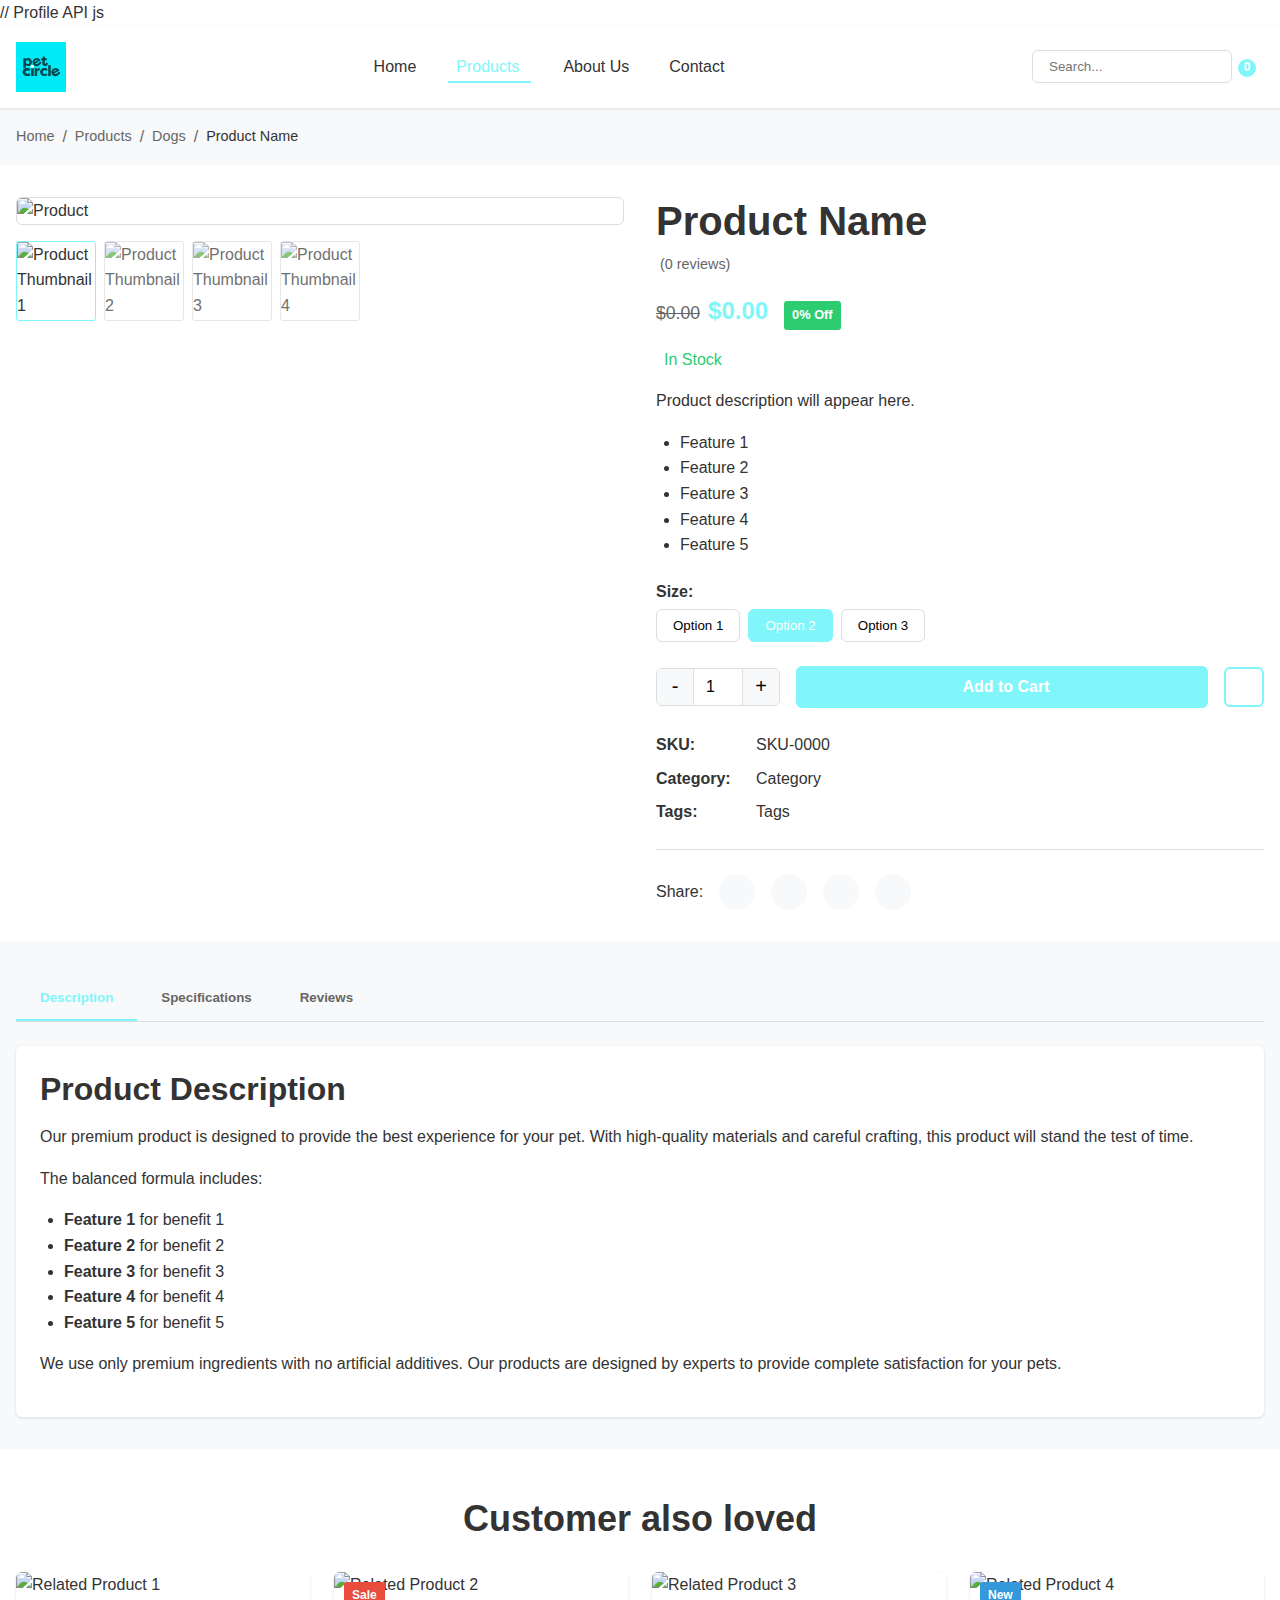
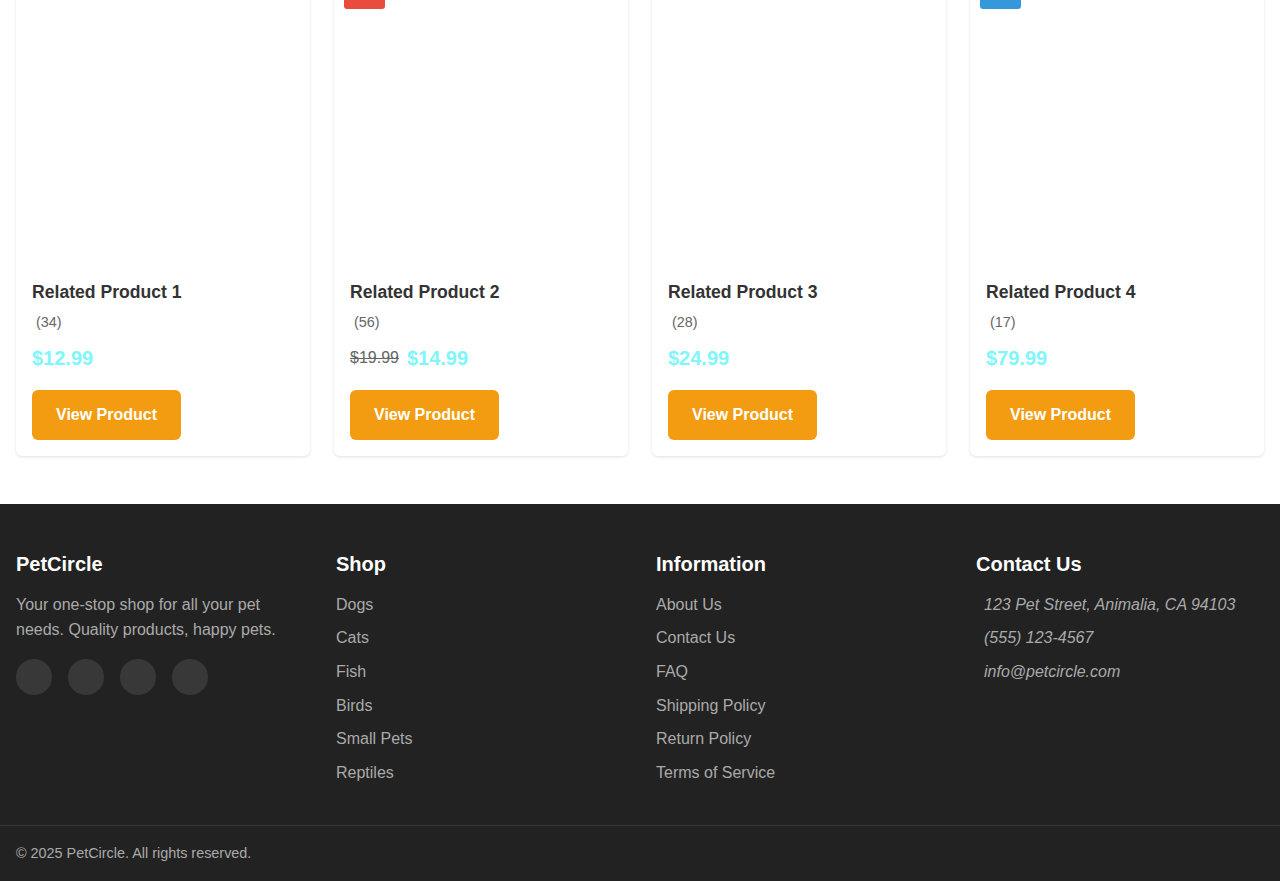
==== commit 1e6ca5a9: "profile api js added" ====
--- a/product.html
+++ b/product.html
@@ -10,12 +10,15 @@
     <script src="https://cdnjs.cloudflare.com/ajax/libs/font-awesome/6.4.0/js/all.min.js"></script>
 
     <script>
-        !function(){var i="analytics",analytics=window[i]=window[i]||[];if(!analytics.initialize)if(analytics.invoked)window.console&&console.error&&console.error("Segment snippet included twice.");else{analytics.invoked=!0;analytics.methods=["trackSubmit","trackClick","trackLink","trackForm","pageview","identify","reset","group","track","ready","alias","debug","page","screen","once","off","on","addSourceMiddleware","addIntegrationMiddleware","setAnonymousId","addDestinationMiddleware","register"];analytics.factory=function(e){return function(){if(window[i].initialized)return window[i][e].apply(window[i],arguments);var n=Array.prototype.slice.call(arguments);if(["track","screen","alias","group","page","identify"].indexOf(e)>-1){var c=document.querySelector("link[rel='canonical']");n.push({__t:"bpc",c:c&&c.getAttribute("href")||void 0,p:location.pathname,u:location.href,s:location.search,t:document.title,r:document.referrer})}n.unshift(e);analytics.push(n);return analytics}};for(var n=0;n<analytics.methods.length;n++){var key=analytics.methods[n];analytics[key]=analytics.factory(key)}analytics.load=function(key,n){var t=document.createElement("script");t.type="text/javascript";t.async=!0;t.setAttribute("data-global-segment-analytics-key",i);t.src="https://cdn.segment.com/analytics.js/v1/" + key + "/analytics.min.js";var r=document.getElementsByTagName("script")[0];r.parentNode.insertBefore(t,r);analytics._loadOptions=n};analytics._writeKey="5HifIK3rJAuViBgWFJt8JQAfJDTSDpYz";;analytics.SNIPPET_VERSION="5.2.0";
-        analytics.load("5HifIK3rJAuViBgWFJt8JQAfJDTSDpYz");
+        !function(){var i="analytics",analytics=window[i]=window[i]||[];if(!analytics.initialize)if(analytics.invoked)window.console&&console.error&&console.error("Segment snippet included twice.");else{analytics.invoked=!0;analytics.methods=["trackSubmit","trackClick","trackLink","trackForm","pageview","identify","reset","group","track","ready","alias","debug","page","screen","once","off","on","addSourceMiddleware","addIntegrationMiddleware","setAnonymousId","addDestinationMiddleware","register"];analytics.factory=function(e){return function(){if(window[i].initialized)return window[i][e].apply(window[i],arguments);var n=Array.prototype.slice.call(arguments);if(["track","screen","alias","group","page","identify"].indexOf(e)>-1){var c=document.querySelector("link[rel='canonical']");n.push({__t:"bpc",c:c&&c.getAttribute("href")||void 0,p:location.pathname,u:location.href,s:location.search,t:document.title,r:document.referrer})}n.unshift(e);analytics.push(n);return analytics}};for(var n=0;n<analytics.methods.length;n++){var key=analytics.methods[n];analytics[key]=analytics.factory(key)}analytics.load=function(key,n){var t=document.createElement("script");t.type="text/javascript";t.async=!0;t.setAttribute("data-global-segment-analytics-key",i);t.src="https://cdn.segment.com/analytics.js/v1/" + key + "/analytics.min.js";var r=document.getElementsByTagName("script")[0];r.parentNode.insertBefore(t,r);analytics._loadOptions=n};analytics._writeKey="QTSfYF3KPlIBHaceZMBCeQGaPIuwxobE";;analytics.SNIPPET_VERSION="5.2.0";
+        analytics.load("QTSfYF3KPlIBHaceZMBCeQGaPIuwxobE");
         analytics.page();
         analytics.indentify();
         }}();
       </script>
+
+      // Profile API js
+    <script src="profile_api.js"></script>
 
 </head>
 <body>
@@ -529,5 +532,6 @@
 
     <!-- Link to JavaScript file -->
     <script src="script.js"></script>
+    <script src="product_analytic.js"></script>
 </body>
 </html>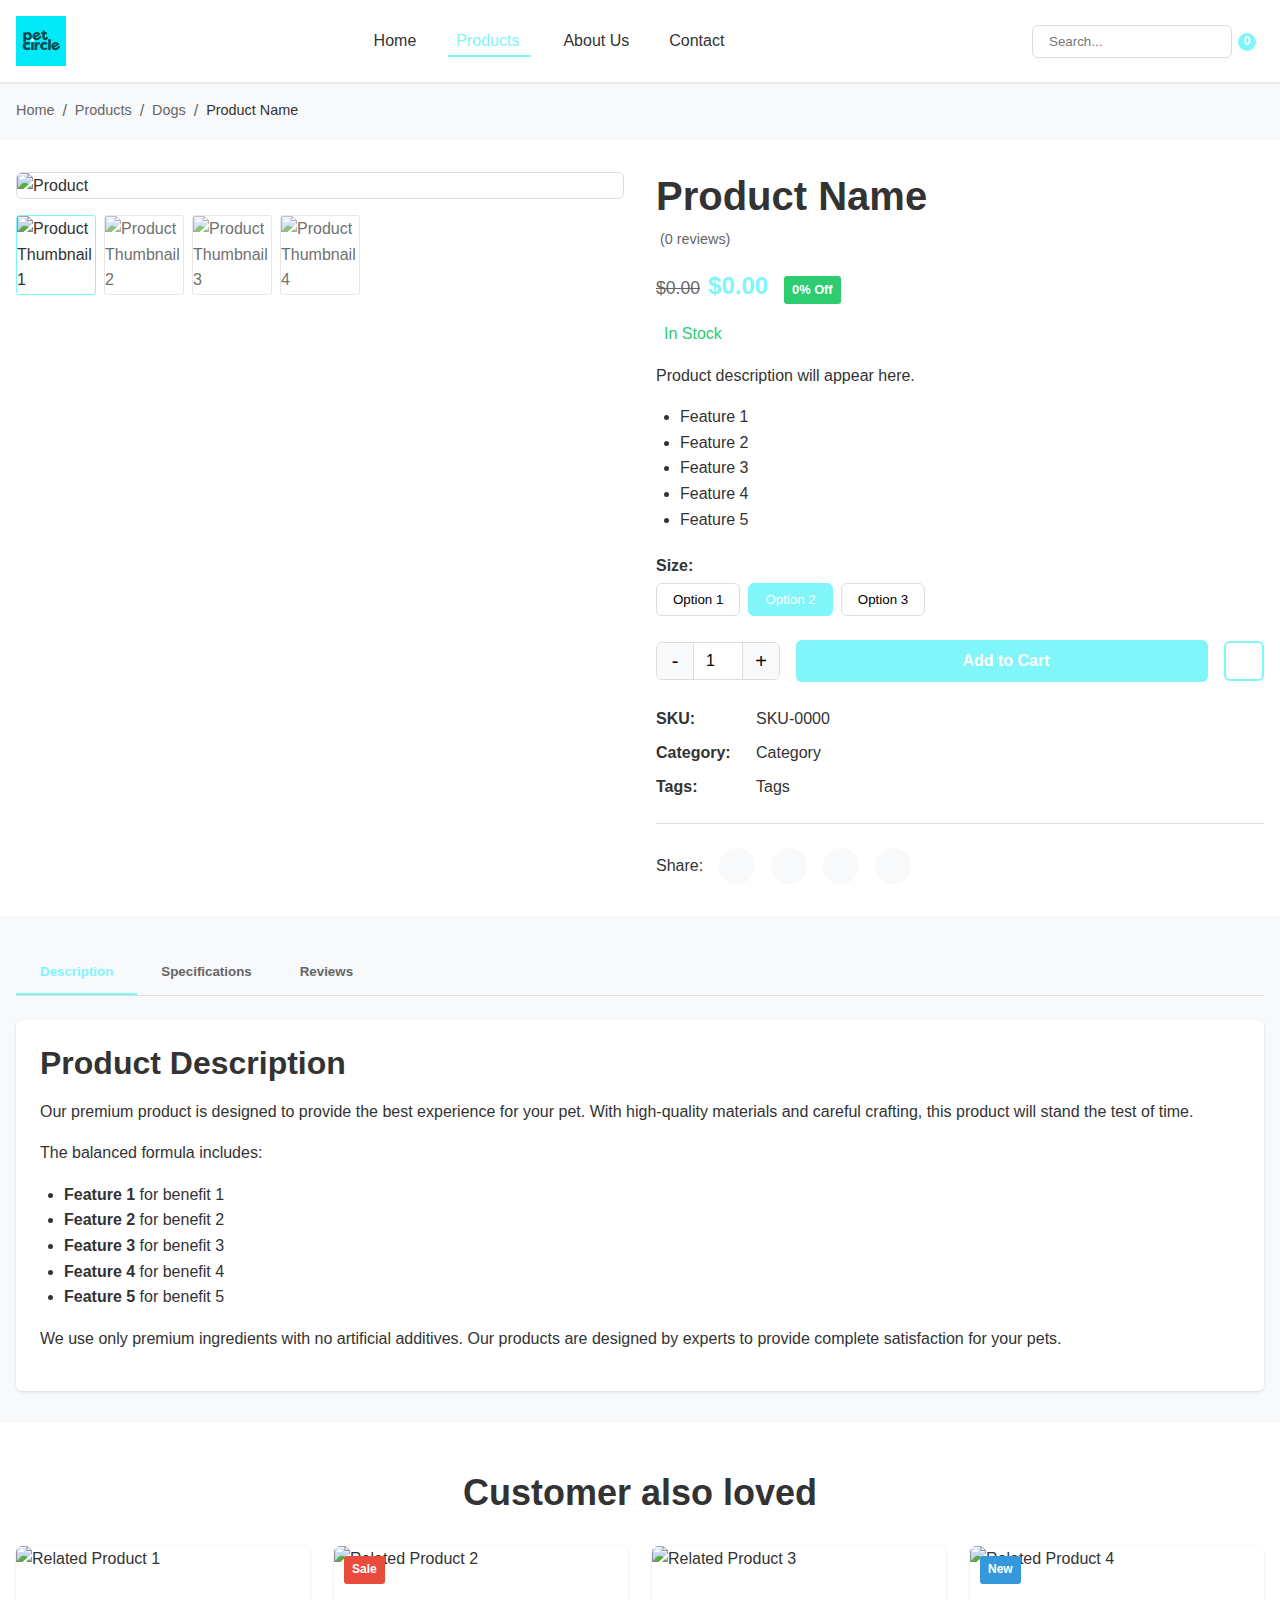
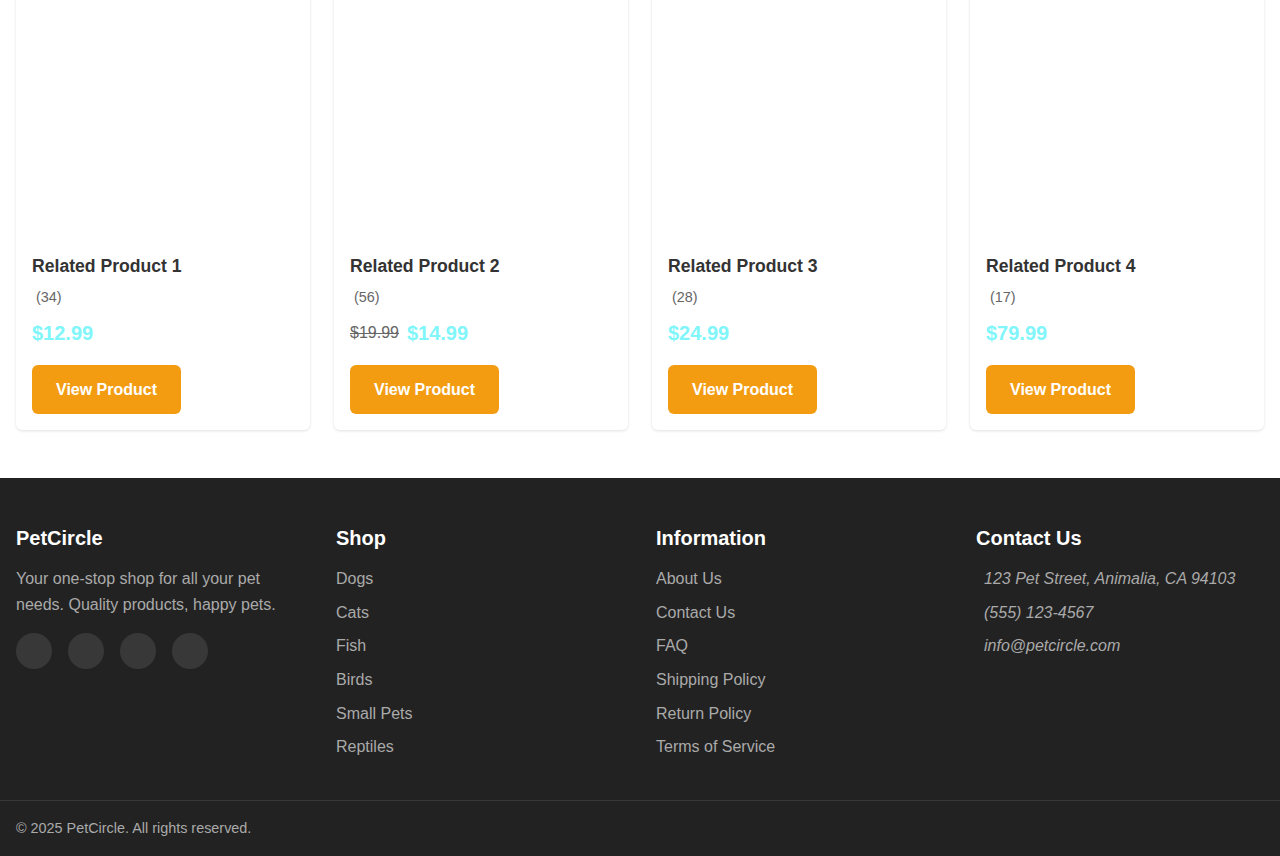
==== commit 95a02b65: "remove commented-out profile API script reference from product.html" ====
--- a/product.html
+++ b/product.html
@@ -13,11 +13,10 @@
         !function(){var i="analytics",analytics=window[i]=window[i]||[];if(!analytics.initialize)if(analytics.invoked)window.console&&console.error&&console.error("Segment snippet included twice.");else{analytics.invoked=!0;analytics.methods=["trackSubmit","trackClick","trackLink","trackForm","pageview","identify","reset","group","track","ready","alias","debug","page","screen","once","off","on","addSourceMiddleware","addIntegrationMiddleware","setAnonymousId","addDestinationMiddleware","register"];analytics.factory=function(e){return function(){if(window[i].initialized)return window[i][e].apply(window[i],arguments);var n=Array.prototype.slice.call(arguments);if(["track","screen","alias","group","page","identify"].indexOf(e)>-1){var c=document.querySelector("link[rel='canonical']");n.push({__t:"bpc",c:c&&c.getAttribute("href")||void 0,p:location.pathname,u:location.href,s:location.search,t:document.title,r:document.referrer})}n.unshift(e);analytics.push(n);return analytics}};for(var n=0;n<analytics.methods.length;n++){var key=analytics.methods[n];analytics[key]=analytics.factory(key)}analytics.load=function(key,n){var t=document.createElement("script");t.type="text/javascript";t.async=!0;t.setAttribute("data-global-segment-analytics-key",i);t.src="https://cdn.segment.com/analytics.js/v1/" + key + "/analytics.min.js";var r=document.getElementsByTagName("script")[0];r.parentNode.insertBefore(t,r);analytics._loadOptions=n};analytics._writeKey="QTSfYF3KPlIBHaceZMBCeQGaPIuwxobE";;analytics.SNIPPET_VERSION="5.2.0";
         analytics.load("QTSfYF3KPlIBHaceZMBCeQGaPIuwxobE");
         analytics.page();
-        analytics.indentify();
+        analytics.identify();
         }}();
       </script>
 
-      // Profile API js
     <script src="profile_api.js"></script>
 
 </head>
